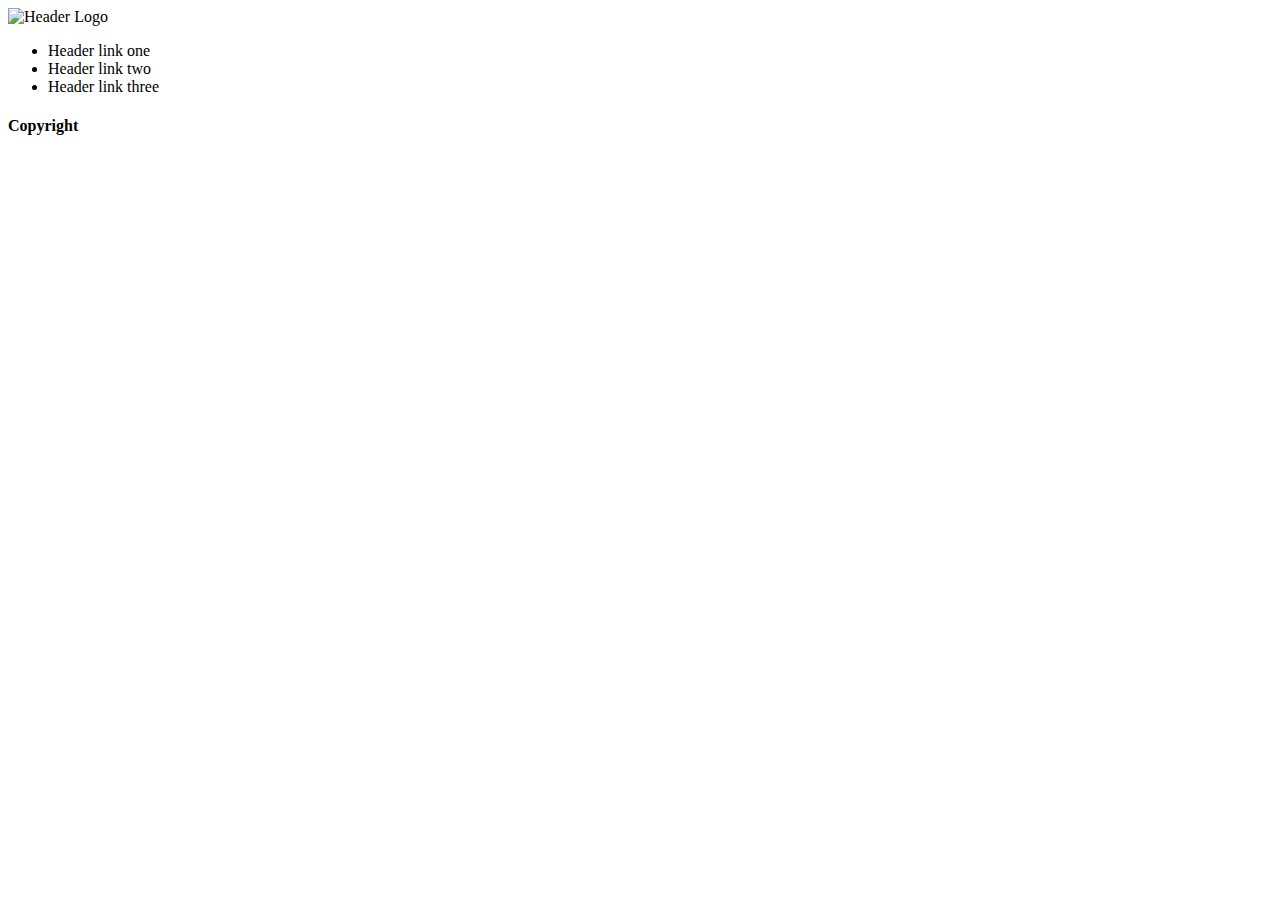
==== index.html @ 02b19376 "Started HTML added TOP infographics." ====
<!DOCTYPE html>
<head>

    <meta charset="UTF-8">

    <Title>Landing Page</title>

</head>

<body>

    <header>
        <img src="" alt="Header Logo">
        <ul>
            <li><a>Header link one</a></li>
            <li><a>Header link two</a></li>
            <li><a>Header link three</a></li>
        </ul>
    </header>

    

    <footer>
        <h4>Copyright</h4>
    </footer>

</body>
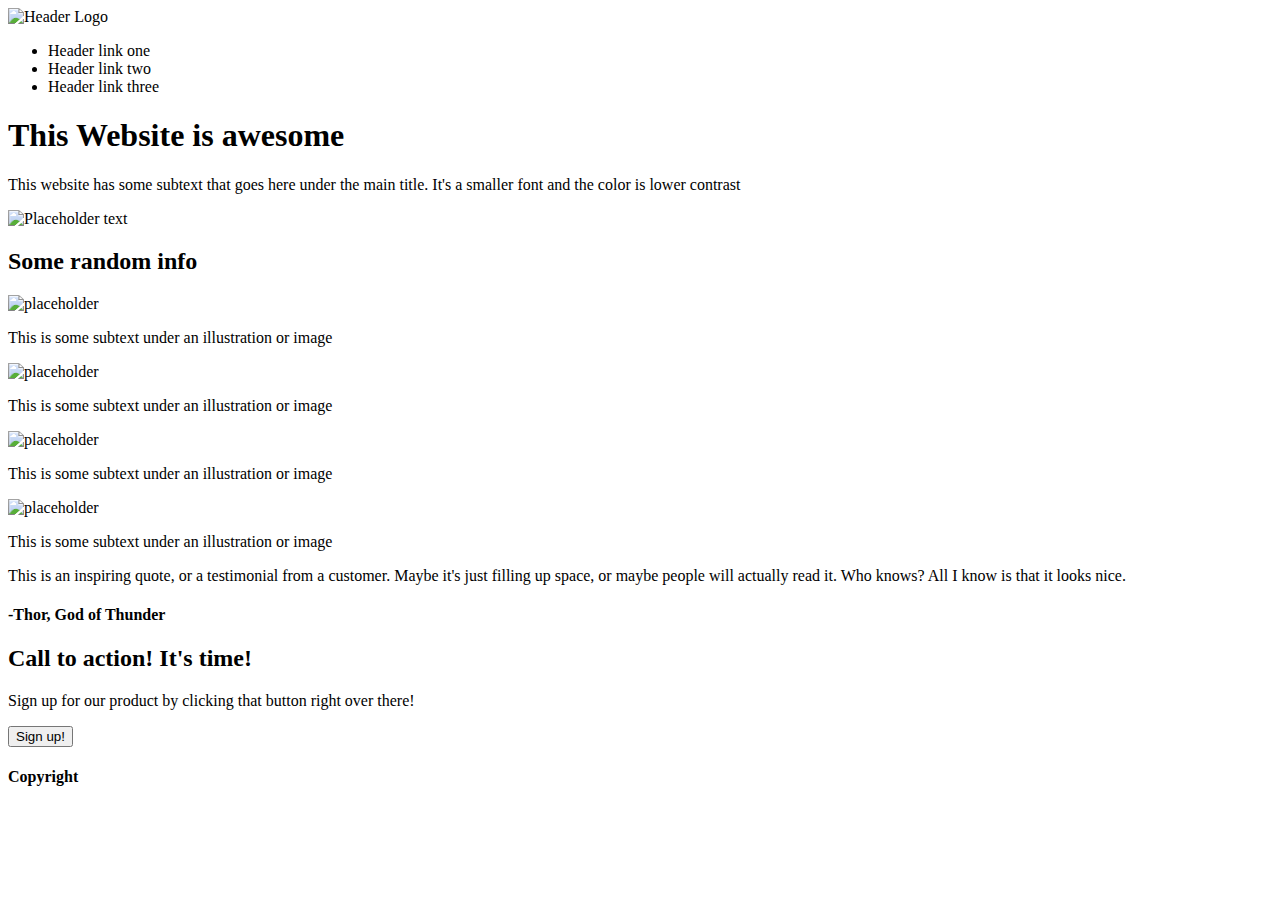
==== commit 5865314b: "Added the basic HTML content from the image." ====
--- a/index.html
+++ b/index.html
@@ -5,11 +5,13 @@
 
     <Title>Landing Page</title>
 
+    <link rel="stylesheet" href="../style/style.css">
+
 </head>
 
 <body>
 
-    <header>
+    <header class="menu">
         <img src="" alt="Header Logo">
         <ul>
             <li><a>Header link one</a></li>
@@ -18,7 +20,52 @@
         </ul>
     </header>
 
-    
+    <header class="title">
+        <h1>This Website is awesome</h1>
+        <p>This website has some subtext that goes here under the main title. It's a smaller font and the color is lower contrast</p>
+        <img src="" alt="Placeholder text">
+    </header>
+
+    <main>
+        <h2>Some random info</h2>
+        
+        <article>
+            <img src="" alt="placeholder">
+            <p>This is some subtext under an illustration or image</p>
+        </article>
+
+        <article>
+            <img src="" alt="placeholder">
+            <p>This is some subtext under an illustration or image</p>
+        </article>
+
+        <article>
+            <img src="" alt="placeholder">
+            <p>This is some subtext under an illustration or image</p>
+        </aritcle>
+
+        <aritcle>
+            <img src="" alt="placeholder">
+            <p>This is some subtext under an illustration or image</p>
+        </article>
+
+    </main>
+
+    <section class="testamonial">
+
+        <p>This is an inspiring quote, or a testimonial from a customer. Maybe it's just filling up space, or maybe people will actually read it. Who knows? All I know is that it looks nice.</p>
+
+        <h4>-Thor, God of Thunder</h4>
+
+    </section>
+
+    <section class="register">
+        <h2> Call to action! It's time!</h2>
+
+        <p>Sign up for our product by clicking that button right over there!</p>
+
+        <button>Sign up!</button>
+    </section>
 
     <footer>
         <h4>Copyright</h4>
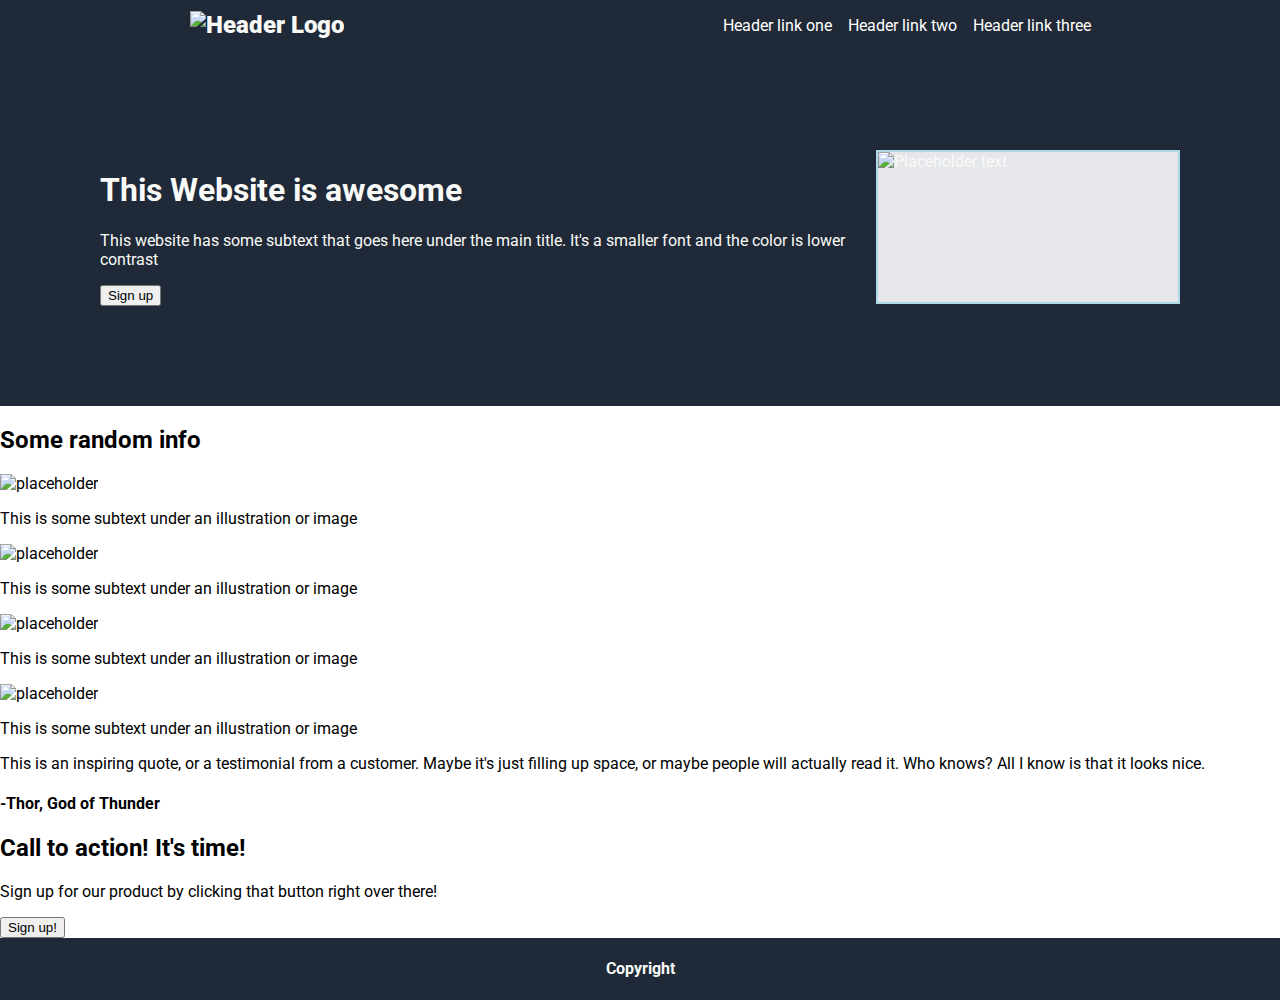
==== commit 8f4e029c: "Started styling page." ====
--- a/index.html
+++ b/index.html
@@ -5,67 +5,88 @@
 
     <Title>Landing Page</title>
 
-    <link rel="stylesheet" href="../style/style.css">
+    <link rel="stylesheet" href="./style/style.css">
+
+    <link rel="preconnect" href="https://fonts.googleapis.com">
+    
+    <link rel="preconnect" href="https://fonts.gstatic.com" crossorigin>
+    
+    <link href="https://fonts.googleapis.com/css2?family=Roboto:ital,wght@0,100;0,300;0,400;0,500;0,700;0,900;1,100;1,300;1,400;1,500;1,700;1,900&display=swap" rel="stylesheet"> 
 
 </head>
 
 <body>
 
-    <header class="menu">
-        <img src="" alt="Header Logo">
-        <ul>
-            <li><a>Header link one</a></li>
-            <li><a>Header link two</a></li>
-            <li><a>Header link three</a></li>
-        </ul>
-    </header>
+    <div class="content">
 
-    <header class="title">
-        <h1>This Website is awesome</h1>
-        <p>This website has some subtext that goes here under the main title. It's a smaller font and the color is lower contrast</p>
-        <img src="" alt="Placeholder text">
-    </header>
+        <header class="menu">
+            <img class="logo" src="" alt="Header Logo">
+            <ul>
+                <li><a href="">Header link one</a></li>
+                <li><a href="">Header link two</a></li>
+                <li><a href="">Header link three</a></li>
+            </ul>
+        </header>
 
-    <main>
-        <h2>Some random info</h2>
-        
-        <article>
-            <img src="" alt="placeholder">
-            <p>This is some subtext under an illustration or image</p>
-        </article>
+        <header class="title">
 
-        <article>
-            <img src="" alt="placeholder">
-            <p>This is some subtext under an illustration or image</p>
-        </article>
+            <div class="hero">
 
-        <article>
-            <img src="" alt="placeholder">
-            <p>This is some subtext under an illustration or image</p>
-        </aritcle>
+                <h1>This Website is awesome</h1>
 
-        <aritcle>
-            <img src="" alt="placeholder">
-            <p>This is some subtext under an illustration or image</p>
-        </article>
+                <p>This website has some subtext that goes here under the main title. It's a smaller font and the color is lower contrast</p>
 
-    </main>
+                <button> Sign up </button>
 
-    <section class="testamonial">
+            </div>
 
-        <p>This is an inspiring quote, or a testimonial from a customer. Maybe it's just filling up space, or maybe people will actually read it. Who knows? All I know is that it looks nice.</p>
+                <img class="mainimg" src="" alt="Placeholder text">
 
-        <h4>-Thor, God of Thunder</h4>
+        </header>
 
-    </section>
+        <main>
+            <h2>Some random info</h2>
+            
+            <article>
+                <img src="" alt="placeholder">
+                <p>This is some subtext under an illustration or image</p>
+            </article>
 
-    <section class="register">
-        <h2> Call to action! It's time!</h2>
+            <article>
+                <img src="" alt="placeholder">
+                <p>This is some subtext under an illustration or image</p>
+            </article>
 
-        <p>Sign up for our product by clicking that button right over there!</p>
+            <article>
+                <img src="" alt="placeholder">
+                <p>This is some subtext under an illustration or image</p>
+            </aritcle>
 
-        <button>Sign up!</button>
-    </section>
+            <aritcle>
+                <img src="" alt="placeholder">
+                <p>This is some subtext under an illustration or image</p>
+            </article>
+
+        </main>
+
+        <section class="testamonial">
+
+            <p>This is an inspiring quote, or a testimonial from a customer. Maybe it's just filling up space, or maybe people will actually read it. Who knows? All I know is that it looks nice.</p>
+
+            <h4>-Thor, God of Thunder</h4>
+
+        </section>
+
+        <section class="register">
+            
+            <h2> Call to action! It's time!</h2>
+
+            <p>Sign up for our product by clicking that button right over there!</p>
+
+            <button>Sign up!</button>
+        </section>
+
+    </div>
 
     <footer>
         <h4>Copyright</h4>
--- a/style/style.css
+++ b/style/style.css
@@ -0,0 +1,73 @@
+.* { border: 1px solid red;}
+body {
+    display: flex;
+    flex-direction: column;
+    font-family: 'Roboto', sans-serif;
+    height: 100vh;
+    margin: 0px;
+    padding: 0px;
+}
+
+.content {
+    flex: 1 0 auto;
+}
+
+header, footer{
+    background-color: #1F2937;
+    color: #F9FAF8;
+}
+
+footer {
+    display: flex;
+    justify-content: center;
+    flex-shrink: 0;
+}
+
+.menu {
+    display: flex;
+    justify-content: space-around;
+    align-items: center;
+    height: 50px;
+}
+
+.logo {
+    font-size: 24px;
+    font-weight: 1000;
+}
+
+.menu li {
+    list-style-type: none;
+}
+
+.menu a {
+    text-decoration: none;
+    color: white;
+}
+
+.menu ul {
+    display: flex;
+    padding: 0px;
+    margin: 0px;
+    gap: 16px;
+}
+
+.title {
+    display: flex;
+    padding: 100px;
+    justify-content: space-around;
+}
+
+.mainimg {
+    height: 150px;
+    width: 300px;
+    border: 2px solid lightblue;
+    background-color: #E5E7EB;
+    display: flex;
+    justify-content: center;
+    align-items: center;
+    flex-shrink: 0;
+}
+
+.hero {
+    flex: 1;
+}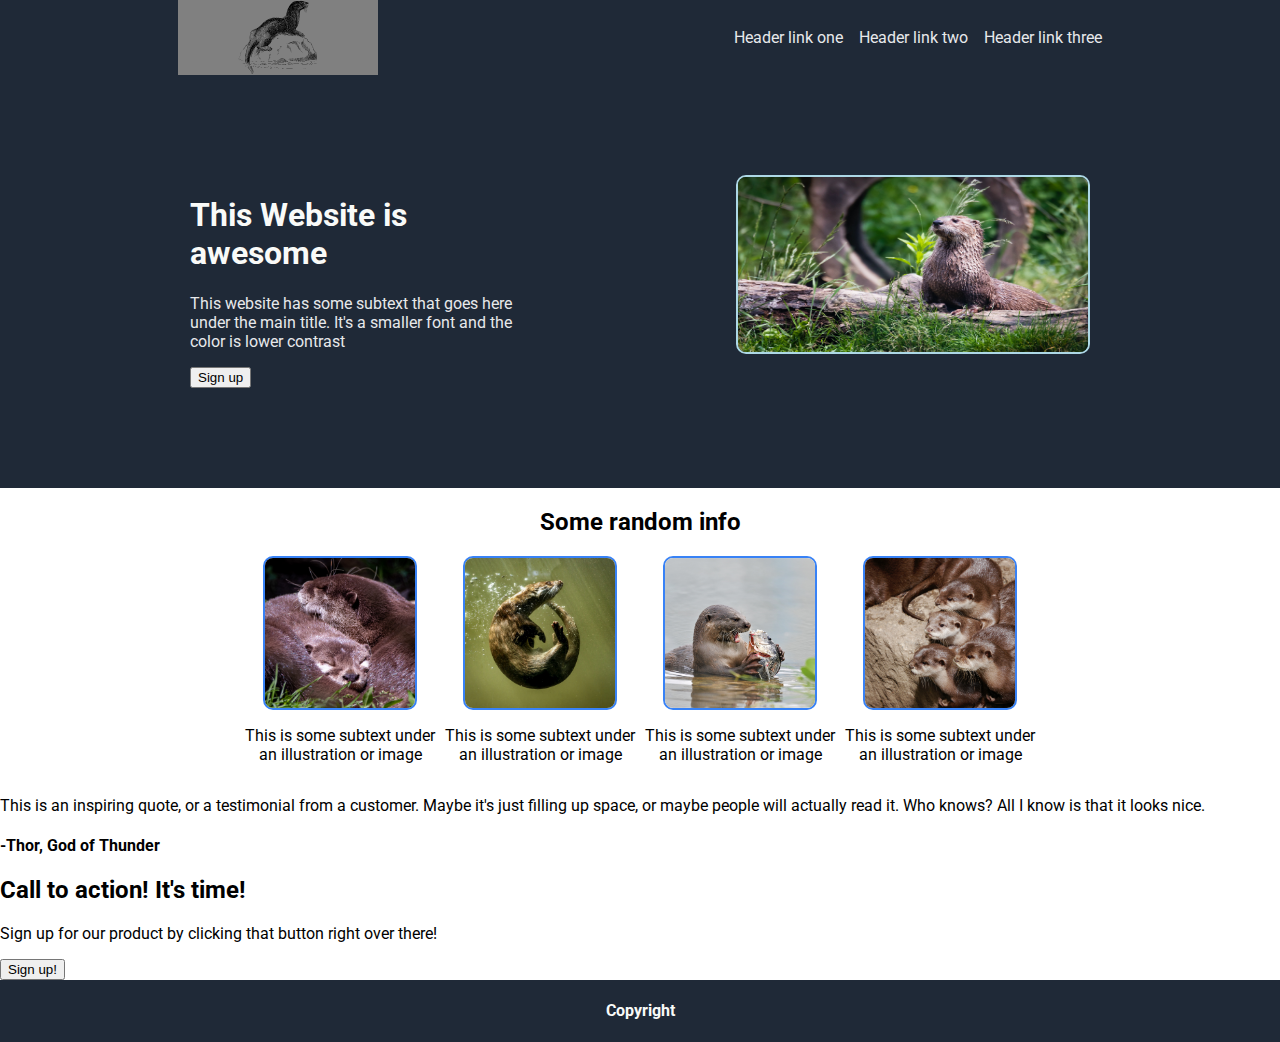
==== commit a5040c41: "Added images and some CSS styling." ====
--- a/index.html
+++ b/index.html
@@ -20,7 +20,7 @@
     <div class="content">
 
         <header class="menu">
-            <img class="logo" src="" alt="Header Logo">
+            <img class="logo" src="./img/logo.svg" alt="Header Logo">
             <ul>
                 <li><a href="">Header link one</a></li>
                 <li><a href="">Header link two</a></li>
@@ -34,38 +34,46 @@
 
                 <h1>This Website is awesome</h1>
 
-                <p>This website has some subtext that goes here under the main title. It's a smaller font and the color is lower contrast</p>
+                <div class="subtext">
+
+                    <p>This website has some subtext that goes here under the main title. It's a smaller font and the color is lower contrast</p>
+
+                </div>
 
                 <button> Sign up </button>
 
             </div>
 
-                <img class="mainimg" src="" alt="Placeholder text">
+                <img class="mainimg" src="./img/majestic.jpg" alt="Placeholder text">
 
         </header>
 
         <main>
-            <h2>Some random info</h2>
+            <h2 class="articles">Some random info</h2>
+
+            <div class="cards">
             
-            <article>
-                <img src="" alt="placeholder">
-                <p>This is some subtext under an illustration or image</p>
-            </article>
+                <article>
+                    <img class="otter" src="./img/cuddling.jpg" alt="Two otters cuddling">
+                    <p class="blurb">This is some subtext under an illustration or image</p>
+                </article>
 
-            <article>
-                <img src="" alt="placeholder">
-                <p>This is some subtext under an illustration or image</p>
-            </article>
+                <article>
+                    <img class="otter" src="./img/circle.jpg" alt="An otter flexing into a circle underwater">
+                    <p class="blurb">This is some subtext under an illustration or image</p>
+                </article>
 
-            <article>
-                <img src="" alt="placeholder">
-                <p>This is some subtext under an illustration or image</p>
-            </aritcle>
+                <article>
+                    <img class="otter" src="./img/vicious.jpg" alt="An otter eating a fish">
+                    <p class="blurb">This is some subtext under an illustration or image</p>
+                </article>
 
-            <aritcle>
-                <img src="" alt="placeholder">
-                <p>This is some subtext under an illustration or image</p>
-            </article>
+                <article>
+                    <img class="otter" src="./img/notpack.jpg" alt="A group of young otters">
+                    <p class="blurb">This is some subtext under an illustration or image</p>
+                </article>
+
+            </div>
 
         </main>
 
--- a/style/style.css
+++ b/style/style.css
@@ -27,21 +27,20 @@
     display: flex;
     justify-content: space-around;
     align-items: center;
-    height: 50px;
+    height: 75px;
 }
 
 .logo {
     font-size: 24px;
     font-weight: 1000;
-}
-
-.menu li {
-    list-style-type: none;
+    width: 200px;
+    height: 75px;
+    background-color: gray;
 }
 
 .menu a {
     text-decoration: none;
-    color: white;
+    color: #E7E8EB;
 }
 
 .menu ul {
@@ -49,25 +48,61 @@
     padding: 0px;
     margin: 0px;
     gap: 16px;
+    list-style-type: none;
 }
 
 .title {
     display: flex;
     padding: 100px;
     justify-content: space-around;
+    gap: 16px;
 }
 
 .mainimg {
-    height: 150px;
-    width: 300px;
+    height: 175px;
+    width: 350px;
     border: 2px solid lightblue;
     background-color: #E5E7EB;
     display: flex;
     justify-content: center;
     align-items: center;
     flex-shrink: 0;
+    border-radius: 10px;
 }
 
 .hero {
-    flex: 1;
-}+    margin: 0px;
+    padding: 0px;
+    max-width: 350px;
+}
+
+.subtext {
+    color: #E7E8EB;
+}
+
+.cards {
+    display: flex;
+    flex-wrap: wrap;
+    justify-content: center;
+}
+
+.articles {
+    text-align: center;
+}
+
+article {
+    display: flex;
+    flex-direction: column;
+    width: 200px;
+    text-align: center;
+}
+
+.otter {
+    object-fit: cover;
+    height: 150px;
+    width: 150px;
+    align-self: center;
+    border-radius: 10px;
+    border: 2px solid #3882F6;
+}
+
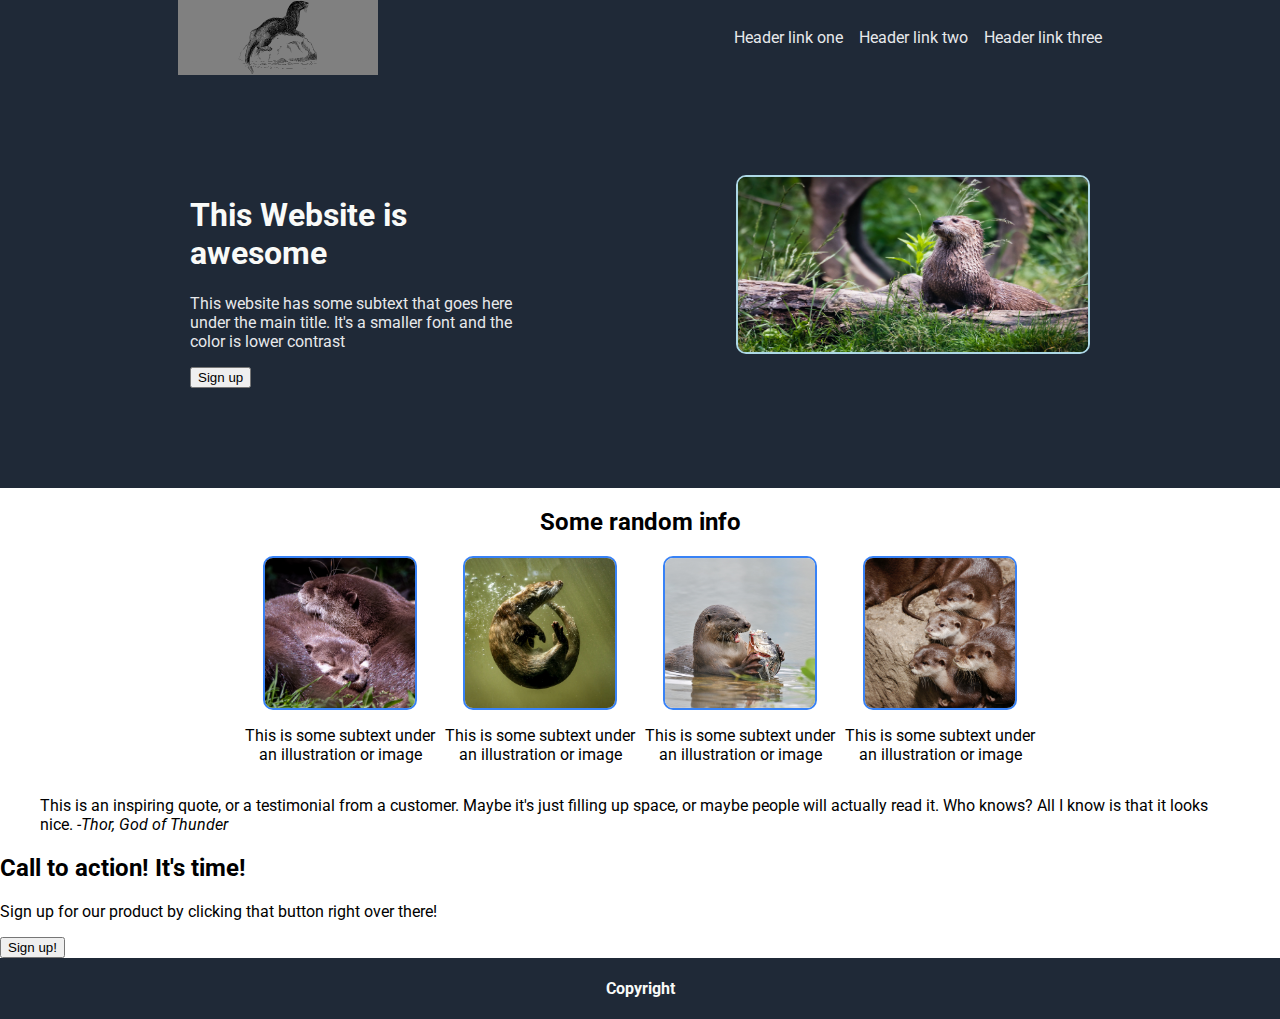
==== commit 94fc5fd8: "Changed testamonial to blockquote element." ====
--- a/index.html
+++ b/index.html
@@ -77,13 +77,13 @@
 
         </main>
 
-        <section class="testamonial">
+        <blockquote class="testamonial">
 
-            <p>This is an inspiring quote, or a testimonial from a customer. Maybe it's just filling up space, or maybe people will actually read it. Who knows? All I know is that it looks nice.</p>
+            This is an inspiring quote, or a testimonial from a customer. Maybe it's just filling up space, or maybe people will actually read it. Who knows? All I know is that it looks nice.
 
-            <h4>-Thor, God of Thunder</h4>
+            <cite class="author">-Thor, God of Thunder</cite>
 
-        </section>
+        </blockquote>
 
         <section class="register">
             
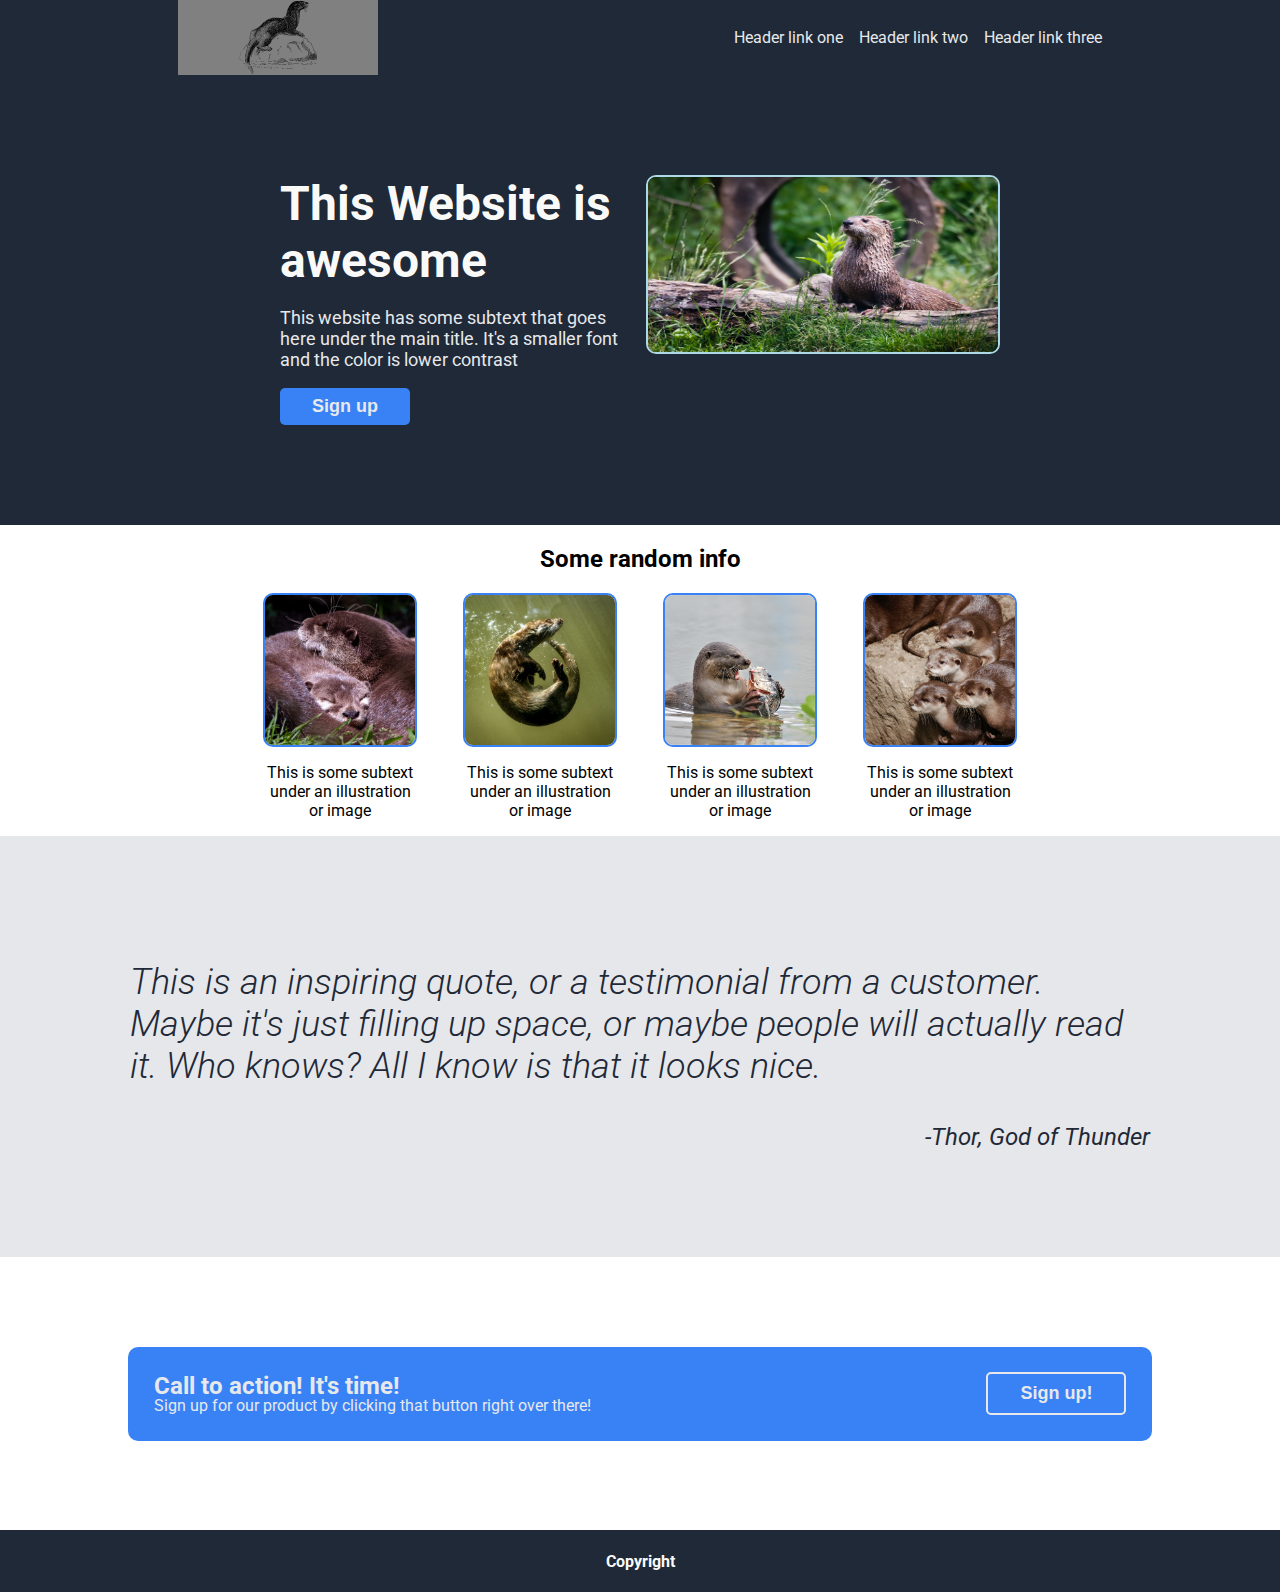
==== commit 961d18d1: "Finished styling page." ====
--- a/index.html
+++ b/index.html
@@ -28,11 +28,11 @@
             </ul>
         </header>
 
-        <header class="title">
+        <section class="header">
 
             <div class="hero">
 
-                <h1>This Website is awesome</h1>
+                <h1 class="title">This Website is awesome</h1>
 
                 <div class="subtext">
 
@@ -46,7 +46,7 @@
 
                 <img class="mainimg" src="./img/majestic.jpg" alt="Placeholder text">
 
-        </header>
+        </section>
 
         <main>
             <h2 class="articles">Some random info</h2>
@@ -77,21 +77,29 @@
 
         </main>
 
-        <blockquote class="testamonial">
+        <div class="testamonial">
 
-            This is an inspiring quote, or a testimonial from a customer. Maybe it's just filling up space, or maybe people will actually read it. Who knows? All I know is that it looks nice.
+            <blockquote>
 
-            <cite class="author">-Thor, God of Thunder</cite>
+                <p class="quote">This is an inspiring quote, or a testimonial from a customer. Maybe it's just filling up space, or maybe people will actually read it. Who knows? All I know is that it looks nice.</p>
 
-        </blockquote>
+                <cite class="author">-Thor, God of Thunder</cite>
+
+            </blockquote>
+
+        </div>
 
         <section class="register">
+
+            <div class="regtext">
             
-            <h2> Call to action! It's time!</h2>
+                <h2 class="regheader"> Call to action! It's time!</h2>
 
-            <p>Sign up for our product by clicking that button right over there!</p>
+                <p class="regsubtext">Sign up for our product by clicking that button right over there!</p>
 
-            <button>Sign up!</button>
+            </div>
+
+            <button class="regbutton">Sign up!</button>
         </section>
 
     </div>
--- a/style/style.css
+++ b/style/style.css
@@ -12,7 +12,7 @@
     flex: 1 0 auto;
 }
 
-header, footer{
+header, footer, .header {
     background-color: #1F2937;
     color: #F9FAF8;
 }
@@ -51,10 +51,10 @@
     list-style-type: none;
 }
 
-.title {
+.header {
     display: flex;
     padding: 100px;
-    justify-content: space-around;
+    justify-content: center;
     gap: 16px;
 }
 
@@ -76,14 +76,35 @@
     max-width: 350px;
 }
 
+.title {
+    font-size: 48px;
+    font-weight: extra-bold;
+    margin: 0px;
+    padding: 0px;
+}
+
 .subtext {
     color: #E7E8EB;
+    margin: 0px;
+    padding: 0px;
+    font-size: 18px;
+}
+
+button {
+    background-color: #3882F6;
+    border-radius: 5px;
+    border: 0px;
+    padding: 8px 32px;
+    font-size: 18px;
+    color: #E7E8EB;
+    font-weight: bold;
 }
 
 .cards {
     display: flex;
     flex-wrap: wrap;
     justify-content: center;
+    gap: 50px;
 }
 
 .articles {
@@ -93,7 +114,7 @@
 article {
     display: flex;
     flex-direction: column;
-    width: 200px;
+    width: 150px;
     text-align: center;
 }
 
@@ -106,3 +127,50 @@
     border: 2px solid #3882F6;
 }
 
+.testamonial {
+    background-color: #E5E7EB;
+    padding: 7%;
+    color: #1F2937;
+}
+
+.quote {
+    font-size: 36px;
+    font-weight: 300;
+    font-style: italic;
+
+}
+
+.author {
+    display: flex;
+    justify-content: flex-end;
+    font-size: 24px;
+}
+
+.register {
+    margin: 7% 10%;
+    background-color: #3882F6;
+    border-radius: 10px;
+    padding: 2%;
+    color: #E7E8EB;
+    display:flex;
+    justify-content: space-between;
+}
+
+.regtext {
+    display: flex;
+    flex-direction: column;
+}
+
+.regheader {
+    margin: 0px;
+    padding: 0px;
+}
+
+.regsubtext {
+    margin-top: -4px;
+    margin-bottom: 0px;
+}
+
+.regbutton {
+    border: 2px solid #E7E8EB;
+}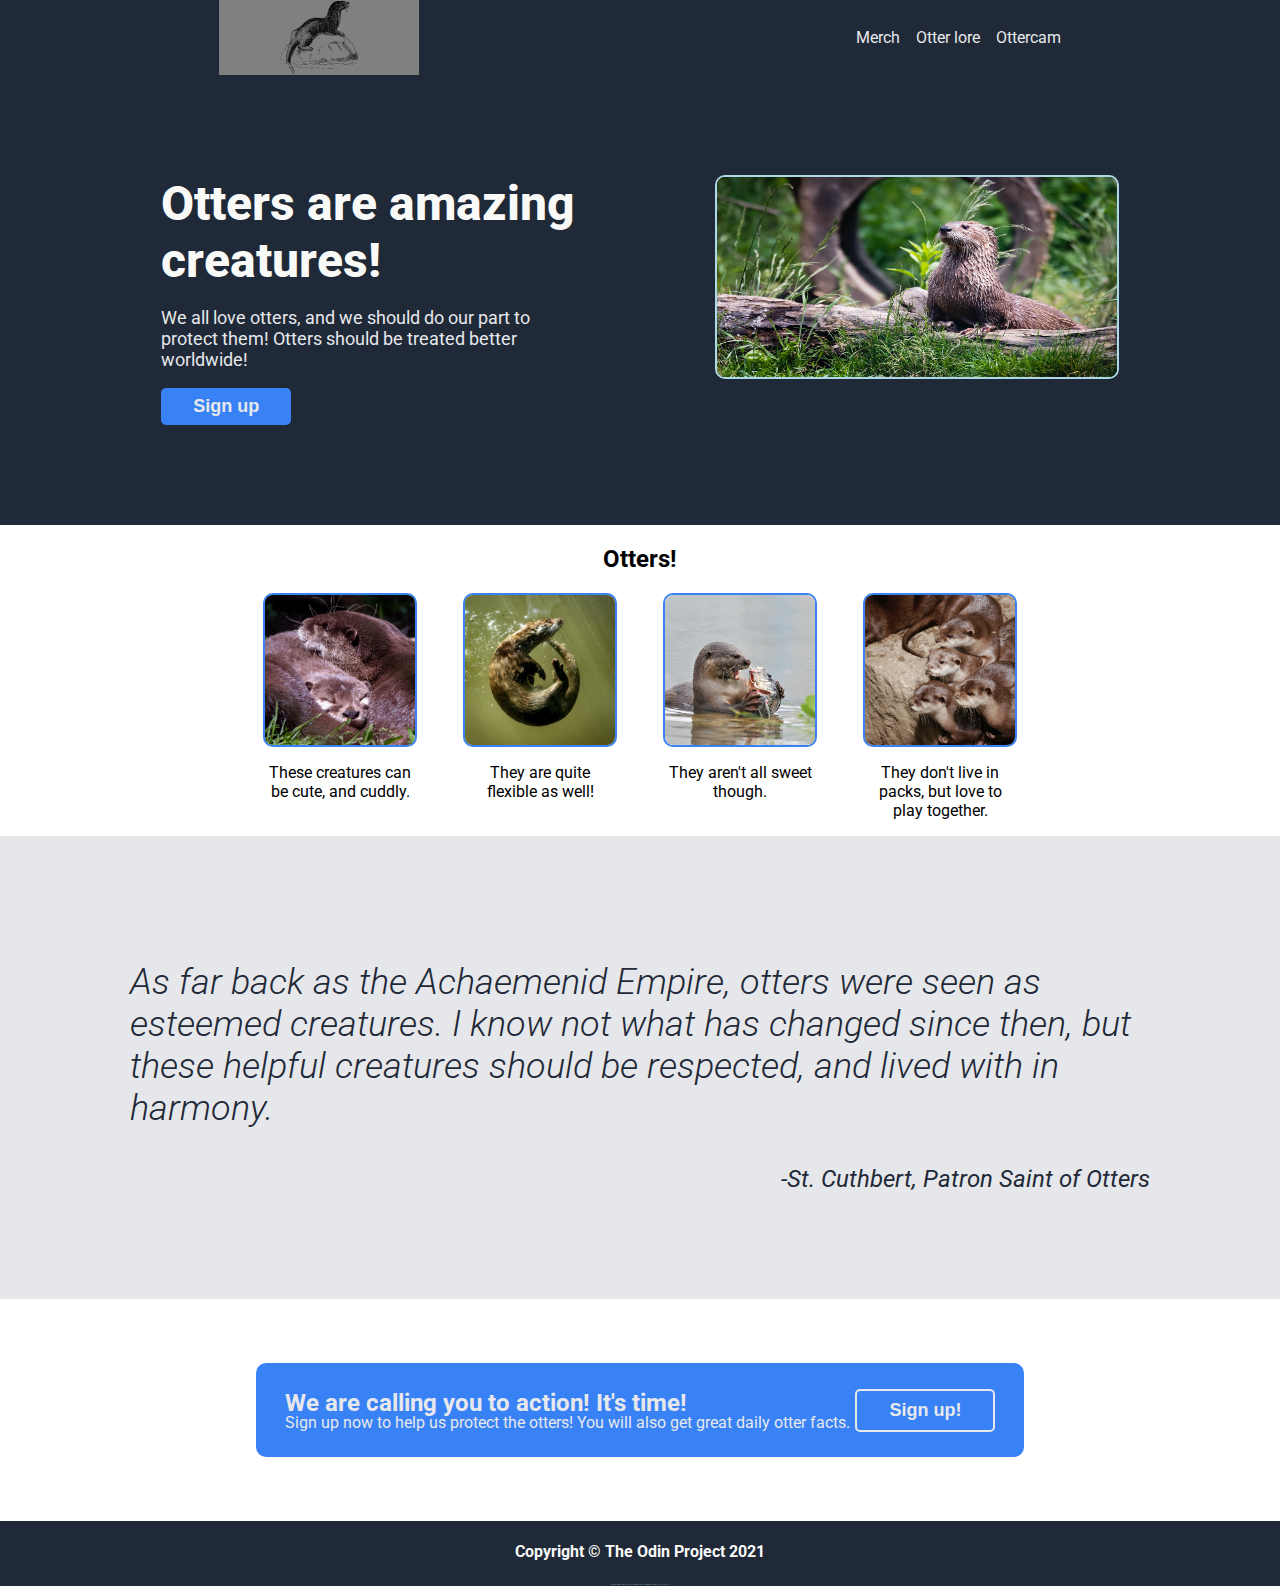
==== commit 736c1e2e: "Finished the Landing page project." ====
--- a/index.html
+++ b/index.html
@@ -22,9 +22,9 @@
         <header class="menu">
             <img class="logo" src="./img/logo.svg" alt="Header Logo">
             <ul>
-                <li><a href="">Header link one</a></li>
-                <li><a href="">Header link two</a></li>
-                <li><a href="">Header link three</a></li>
+                <li><a title="I am not associated in any way" href="https://www.teeturtle.com/collections/otter-designs">Merch</a></li>
+                <li><a title="I am not associated in any way" href="https://treesforlife.org.uk/into-the-forest/trees-plants-animals/mammals/otter/otter-mythology-and-folklore/">Otter lore</a></li>
+                <li><a title="I am not associated in any way" href="https://detroitzoo.org/otter-live-cam/">Ottercam</a></li>
             </ul>
         </header>
 
@@ -32,11 +32,11 @@
 
             <div class="hero">
 
-                <h1 class="title">This Website is awesome</h1>
+                <h1 class="title">Otters are amazing creatures!</h1>
 
                 <div class="subtext">
 
-                    <p>This website has some subtext that goes here under the main title. It's a smaller font and the color is lower contrast</p>
+                    <p>We all love otters, and we should do our part to protect them! Otters should be treated better worldwide!</p>
 
                 </div>
 
@@ -44,33 +44,33 @@
 
             </div>
 
-                <img class="mainimg" src="./img/majestic.jpg" alt="Placeholder text">
+                <img class="mainimg" src="./img/majestic.jpg" alt="an otter standing on a log">
 
         </section>
 
         <main>
-            <h2 class="articles">Some random info</h2>
+            <h2 class="articles">Otters!</h2>
 
             <div class="cards">
             
                 <article>
                     <img class="otter" src="./img/cuddling.jpg" alt="Two otters cuddling">
-                    <p class="blurb">This is some subtext under an illustration or image</p>
+                    <p class="blurb">These creatures can be cute, and cuddly.</p>
                 </article>
 
                 <article>
                     <img class="otter" src="./img/circle.jpg" alt="An otter flexing into a circle underwater">
-                    <p class="blurb">This is some subtext under an illustration or image</p>
+                    <p class="blurb">They are quite flexible as well!</p>
                 </article>
 
                 <article>
                     <img class="otter" src="./img/vicious.jpg" alt="An otter eating a fish">
-                    <p class="blurb">This is some subtext under an illustration or image</p>
+                    <p class="blurb">They aren't all sweet though.</p>
                 </article>
 
                 <article>
                     <img class="otter" src="./img/notpack.jpg" alt="A group of young otters">
-                    <p class="blurb">This is some subtext under an illustration or image</p>
+                    <p class="blurb">They don't live in packs, but love to play together.</p>
                 </article>
 
             </div>
@@ -81,9 +81,9 @@
 
             <blockquote>
 
-                <p class="quote">This is an inspiring quote, or a testimonial from a customer. Maybe it's just filling up space, or maybe people will actually read it. Who knows? All I know is that it looks nice.</p>
+                <p class="quote">As far back as the Achaemenid Empire, otters were seen as esteemed creatures. I know not what has changed since then, but these helpful creatures should be respected, and lived with in harmony.</p>
 
-                <cite class="author">-Thor, God of Thunder</cite>
+                <cite class="author">-St. Cuthbert, Patron Saint of Otters</cite>
 
             </blockquote>
 
@@ -93,9 +93,9 @@
 
             <div class="regtext">
             
-                <h2 class="regheader"> Call to action! It's time!</h2>
+                <h2 class="regheader"> We are calling you to action! It's time!</h2>
 
-                <p class="regsubtext">Sign up for our product by clicking that button right over there!</p>
+                <p class="regsubtext">Sign up now to help us protect the otters! You will also get great daily otter facts.</p>
 
             </div>
 
@@ -105,7 +105,9 @@
     </div>
 
     <footer>
-        <h4>Copyright</h4>
+        <h4>Copyright &#169 The Odin Project 2021</h4>
+
+        <p class="shh">Not really copyright, and this a practice website, I just like otters, okay? Everything I've said is made up on the spot</p>
     </footer>
 
 </body>--- a/style/style.css
+++ b/style/style.css
@@ -1,4 +1,3 @@
-.* { border: 1px solid red;}
 body {
     display: flex;
     flex-direction: column;
@@ -19,8 +18,11 @@
 
 footer {
     display: flex;
-    justify-content: center;
+    align-items: center;
     flex-shrink: 0;
+    flex-direction: column;
+    margin: 0px;
+    padding: 0px;
 }
 
 .menu {
@@ -54,13 +56,13 @@
 .header {
     display: flex;
     padding: 100px;
-    justify-content: center;
+    justify-content: space-around;
     gap: 16px;
 }
 
 .mainimg {
-    height: 175px;
-    width: 350px;
+    height: 200px;
+    width: 400px;
     border: 2px solid lightblue;
     background-color: #E5E7EB;
     display: flex;
@@ -73,12 +75,12 @@
 .hero {
     margin: 0px;
     padding: 0px;
-    max-width: 350px;
+    max-width: 415px;
 }
 
 .title {
     font-size: 48px;
-    font-weight: extra-bold;
+    font-weight: 800;
     margin: 0px;
     padding: 0px;
 }
@@ -147,13 +149,13 @@
 }
 
 .register {
-    margin: 7% 10%;
+    margin: 5% 20%;
     background-color: #3882F6;
     border-radius: 10px;
     padding: 2%;
     color: #E7E8EB;
     display:flex;
-    justify-content: space-between;
+    justify-content: space-around;
 }
 
 .regtext {
@@ -173,4 +175,8 @@
 
 .regbutton {
     border: 2px solid #E7E8EB;
+}
+
+.shh {
+    font-size: 1px;
 }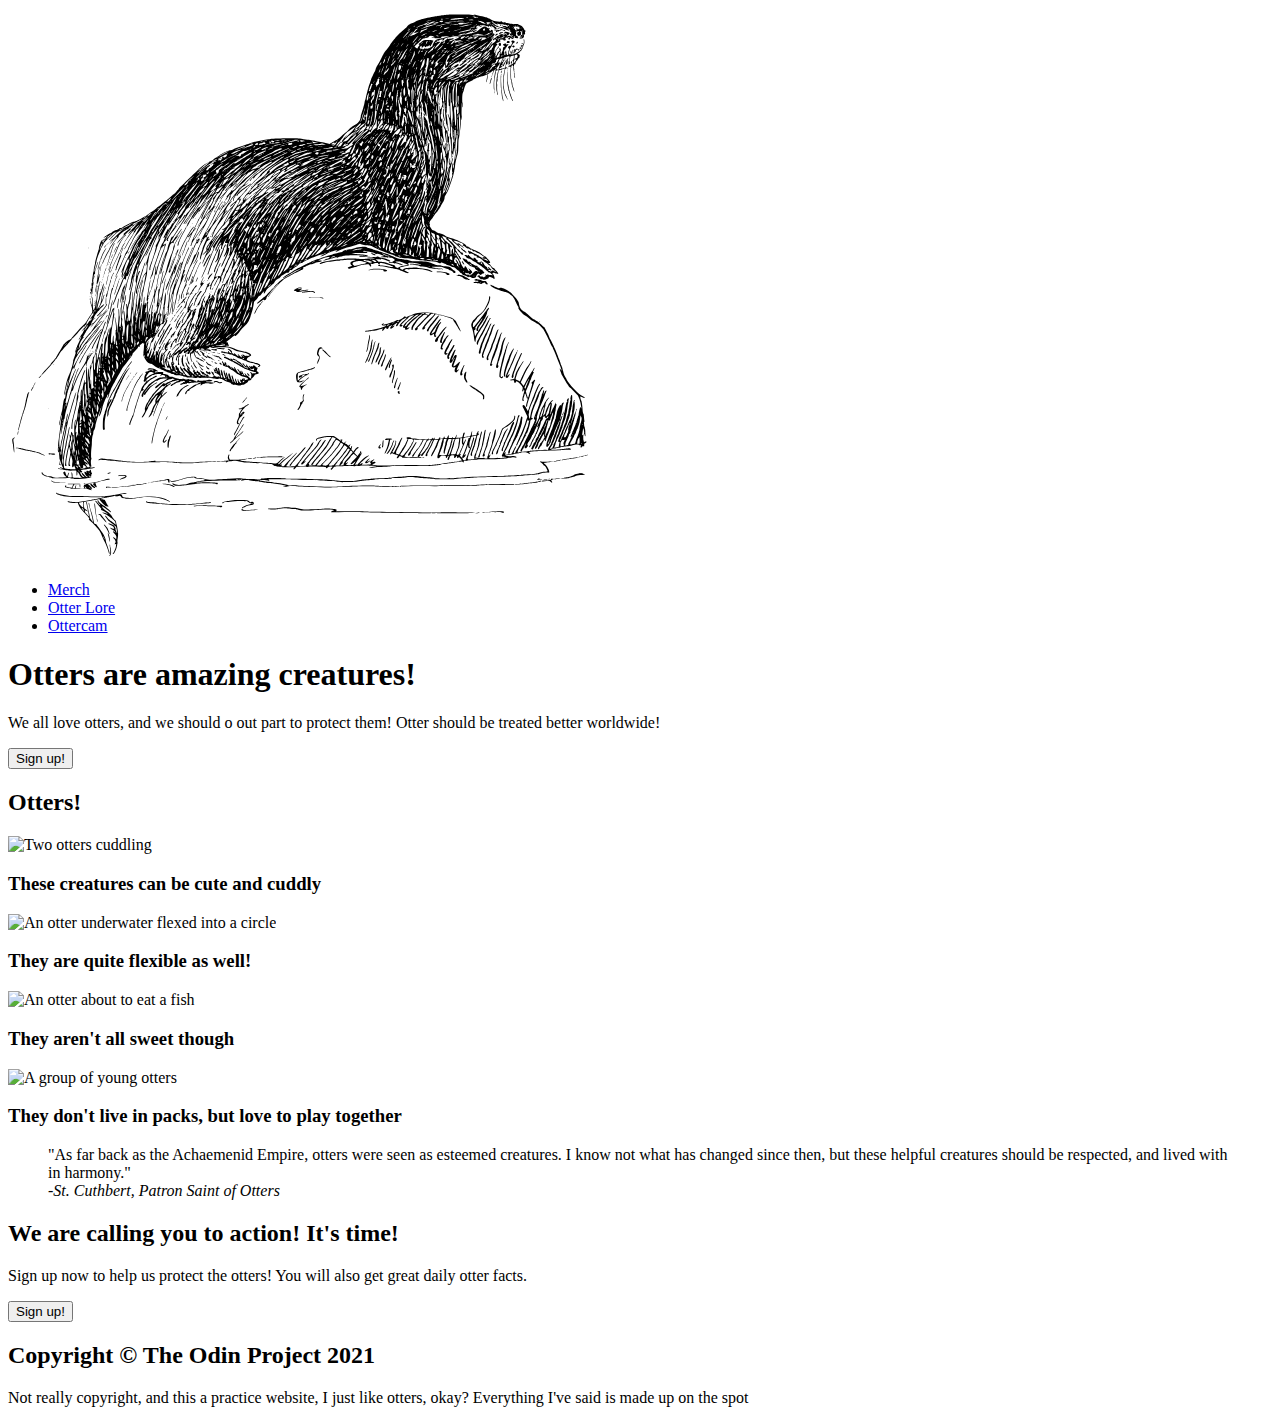
==== commit bc3bd69b: "Starting from scratch." ====
--- a/index.html
+++ b/index.html
@@ -1,9 +1,8 @@
 <!DOCTYPE html>
 <head>
-
     <meta charset="UTF-8">
 
-    <Title>Landing Page</title>
+    <title>Landing page</title>
 
     <link rel="stylesheet" href="./style/style.css">
 
@@ -17,97 +16,83 @@
 
 <body>
 
-    <div class="content">
-
-        <header class="menu">
-            <img class="logo" src="./img/logo.svg" alt="Header Logo">
-            <ul>
-                <li><a title="I am not associated in any way" href="https://www.teeturtle.com/collections/otter-designs">Merch</a></li>
-                <li><a title="I am not associated in any way" href="https://treesforlife.org.uk/into-the-forest/trees-plants-animals/mammals/otter/otter-mythology-and-folklore/">Otter lore</a></li>
-                <li><a title="I am not associated in any way" href="https://detroitzoo.org/otter-live-cam/">Ottercam</a></li>
-            </ul>
-        </header>
-
-        <section class="header">
-
-            <div class="hero">
-
-                <h1 class="title">Otters are amazing creatures!</h1>
-
-                <div class="subtext">
-
-                    <p>We all love otters, and we should do our part to protect them! Otters should be treated better worldwide!</p>
-
-                </div>
-
-                <button> Sign up </button>
-
-            </div>
-
-                <img class="mainimg" src="./img/majestic.jpg" alt="an otter standing on a log">
-
-        </section>
-
-        <main>
-            <h2 class="articles">Otters!</h2>
-
-            <div class="cards">
-            
-                <article>
-                    <img class="otter" src="./img/cuddling.jpg" alt="Two otters cuddling">
-                    <p class="blurb">These creatures can be cute, and cuddly.</p>
-                </article>
-
-                <article>
-                    <img class="otter" src="./img/circle.jpg" alt="An otter flexing into a circle underwater">
-                    <p class="blurb">They are quite flexible as well!</p>
-                </article>
-
-                <article>
-                    <img class="otter" src="./img/vicious.jpg" alt="An otter eating a fish">
-                    <p class="blurb">They aren't all sweet though.</p>
-                </article>
-
-                <article>
-                    <img class="otter" src="./img/notpack.jpg" alt="A group of young otters">
-                    <p class="blurb">They don't live in packs, but love to play together.</p>
-                </article>
-
-            </div>
-
-        </main>
-
-        <div class="testamonial">
-
-            <blockquote>
-
-                <p class="quote">As far back as the Achaemenid Empire, otters were seen as esteemed creatures. I know not what has changed since then, but these helpful creatures should be respected, and lived with in harmony.</p>
-
-                <cite class="author">-St. Cuthbert, Patron Saint of Otters</cite>
-
-            </blockquote>
-
+    <div>
+        <div class="logo">
+            <img src="./img/logo.svg" alt="Header Logo">
         </div>
 
-        <section class="register">
+        <div class="nav">
+            <nav>
+                <ul>
+                    <li><a title="I am not associated in any way" href="https://www.teeturtle.com/collections/otter-designs">Merch</a></li>
 
-            <div class="regtext">
-            
-                <h2 class="regheader"> We are calling you to action! It's time!</h2>
+                    <li><a title="I am not associated in any way" href="https://treesforlife.org.uk/into-the-forest/trees-plants-animals/mammals/otter/otter-mythology-and-folklore/"> Otter Lore</a></li>
 
-                <p class="regsubtext">Sign up now to help us protect the otters! You will also get great daily otter facts.</p>
-
-            </div>
-
-            <button class="regbutton">Sign up!</button>
-        </section>
-
+                    <li><a title="I am not associated in any way" href="https://detroitzoo.org/otter-live-cam/">Ottercam</a></li>
+                </ul>
+            </nav>
+        </div>
     </div>
 
+    <section class="hero">
+        <div class="hero img">
+            <div class="hero text">
+                <h1>Otters are amazing creatures!</h1>
+
+                <p class="subtext"> We all love otters, and we should o out part to protect them! Otter should be treated better worldwide!</p>
+
+                <button class="hero button">Sign up!</button>
+            </div>
+        </div>
+    </section>
+
+    <main class="cards">
+        <h2>Otters!</h2>
+
+        <article>
+            <img src="" alt="Two otters cuddling">
+            <h3>These creatures can be cute and cuddly</h3>
+        </article>    
+        
+        <article>
+            <img src="" alt="An otter underwater flexed into a circle">
+            <h3>They are quite flexible as well!</h3>
+        </article>
+
+        <article>
+            <img src="" alt="An otter about to eat a fish">
+            <h3>They aren't all sweet though</h3>
+        </article>
+
+        <article>
+            <img src="" alt="A group of young otters">
+            <h3>They don't live in packs, but love to play together</h3>
+        </article>
+    </main>
+
+    <section class="quote">
+        <blockquote>
+
+            "As far back as the Achaemenid Empire, otters were seen as esteemed creatures. I know not what has changed since then, but these helpful creatures should be respected, and lived with in harmony."
+
+            <footer>
+                -<cite>St. Cuthbert, Patron Saint of Otters</cite>
+            </footer>
+
+        </blockquote>
+    </section>
+
+    <section>
+        <h2>We are calling you to action! It's time!</h2>
+
+        <p>Sign up now to help us protect the otters! You will also get great daily otter facts.</p>
+
+        <button>Sign up!</button>
+    </section>
+
     <footer>
-        <h4>Copyright &#169 The Odin Project 2021</h4>
+        <h2>Copyright &#169 The Odin Project 2021</h2>
 
         <p class="shh">Not really copyright, and this a practice website, I just like otters, okay? Everything I've said is made up on the spot</p>
     </footer>
-
 </body>